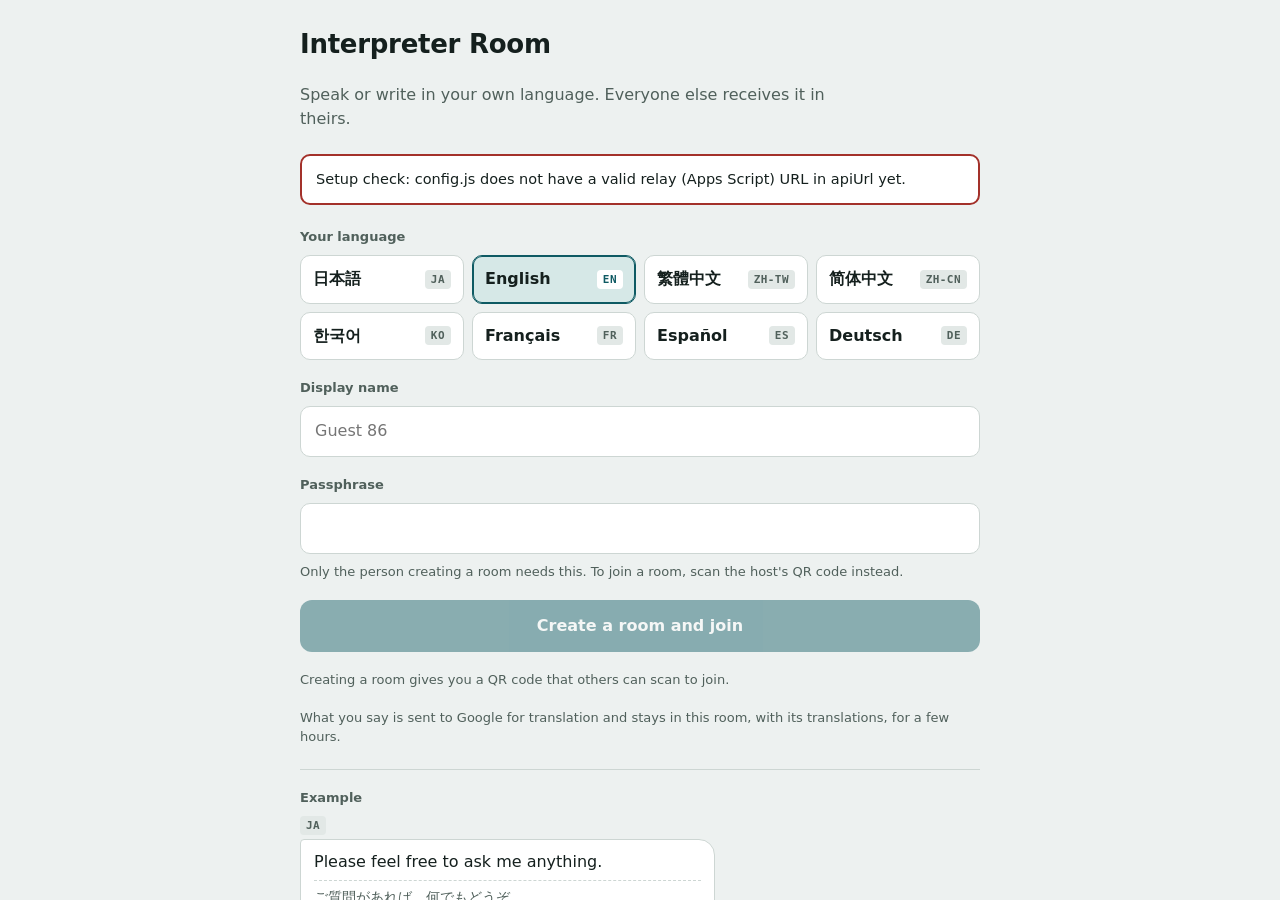
==== index.html @ 04c9308f "多言語通訳ルームのサイトと中継プログラムを置く（0.2.0） QRコードを読み取るだけで入れる、多言語の会話ルーム。 自分の言語で話すか書くと、ほかの人には、それぞれの言語の訳と原文が届く。  - 画" ====
<!doctype html>
<html lang="ja">
<head>
<meta charset="utf-8">
<meta name="viewport" content="width=device-width, initial-scale=1, viewport-fit=cover">
<meta name="robots" content="noindex">
<meta name="theme-color" content="#0e5a63">
<!-- このページが読みこむプログラムは、このサイト自身のものだけ。連絡する相手は、Google 側の中継プログラムだけ。 -->
<meta http-equiv="Content-Security-Policy" content="default-src 'self'; script-src 'self'; style-src 'self'; img-src 'self' data:; connect-src https://script.google.com https://script.googleusercontent.com http://localhost:* http://127.0.0.1:*; base-uri 'none'; form-action 'none'">
<title>多言語通訳ルーム</title>
<link rel="icon" href="images/favicon.svg" type="image/svg+xml">
<link rel="stylesheet" href="css/styles.css?v=0.2.0">
</head>
<body>
<div id="app" lang="ja">
  <section id="join" class="join" aria-labelledby="join-title">
    <h1 id="join-title" data-t="title">多言語通訳ルーム</h1>
    <p class="lead" data-t="lead">自分の言語で話すか書くと、相手にはそれぞれの言語で届きます。</p>
    <p class="setup" id="setup-note" data-t="setupNeeded" hidden></p>
    <form id="join-form" class="form" novalidate>
      <fieldset class="field">
        <legend class="lab" data-t="yourLang">あなたの言語</legend>
        <div class="langs" id="langs"></div>
      </fieldset>
      <div class="field">
        <label class="lab" for="name" data-t="yourName">表示名</label>
        <input class="text" id="name" name="name" type="text" maxlength="40" autocomplete="nickname" enterkeyhint="go">
      </div>
      <div class="field" id="pass-field" hidden>
        <label class="lab" for="pass" data-t="passLabel">合言葉</label>
        <input class="text mono" id="pass" name="room-pass" type="text" maxlength="40" inputmode="email" autocomplete="off" autocapitalize="none" autocorrect="off" spellcheck="false" enterkeyhint="go" lang="en">
        <p class="fine" data-t="passHint"></p>
      </div>
      <p class="fine" id="pass-saved" hidden><span data-t="passSaved"></span> <button class="link" id="pass-change" type="button" data-t="passChange"></button></p>
      <p class="fine err" id="pass-error" role="alert" hidden></p>
      <button class="primary" id="join-btn" type="submit">参加する</button>
      <p class="fine" id="create-lead" data-t="createLead" hidden></p>
      <p class="fine" data-t="note">発言は翻訳のためにGoogleに送られ、訳と一緒にこのルームに数時間残ります。</p>
    </form>
    <div class="sample">
      <span class="lab" data-t="example">表示例</span>
      <div id="example"></div>
    </div>
  </section>

  <section id="room" class="room" hidden>
    <header class="bar">
      <h1 data-t="title">多言語通訳ルーム</h1>
      <button class="icon" id="speak-toggle" type="button" aria-pressed="true" data-t-label="readAloud">
        <svg viewBox="0 0 24 24" fill="none" stroke="currentColor" stroke-width="2" stroke-linecap="round" stroke-linejoin="round" aria-hidden="true"><path d="M11 5 6 9H3v6h3l5 4z"/><path d="M15.5 8.5a5 5 0 0 1 0 7"/><path d="M18.5 5.5a9 9 0 0 1 0 13"/></svg>
      </button>
      <button class="icon" id="invite-btn" type="button">
        <svg viewBox="0 0 24 24" fill="none" stroke="currentColor" stroke-width="2" stroke-linecap="round" stroke-linejoin="round" aria-hidden="true"><rect x="3" y="3" width="7" height="7" rx="1"/><rect x="14" y="3" width="7" height="7" rx="1"/><rect x="3" y="14" width="7" height="7" rx="1"/><path d="M14 14h3v3h-3zM20.5 14v.01M20.5 20.5v.01M14 20.5v.01M17.2 20.5v.01M20.5 17.2v.01"/></svg>
        <span data-t="invite">招待</span>
      </button>
    </header>
    <div class="people" id="people" hidden></div>
    <div class="log" id="log">
      <p class="state" id="state"></p>
      <div class="list" id="list" aria-live="polite"></div>
    </div>
    <div class="closed" id="closed" role="status" hidden>
      <p data-t="closed"></p>
      <p class="fine err" id="closed-why" hidden></p>
      <button class="link" id="closed-retry" type="button" data-t="retry" hidden></button>
      <button class="link" id="host-open" type="button" data-t="hostOpen"></button>
    </div>
    <p class="notice" id="notice" role="status" hidden></p>
    <form class="composer" id="composer">
      <button class="mic" id="mic-btn" type="button" aria-pressed="false" data-t-label="micStart" hidden>
        <svg class="wave" viewBox="0 0 24 24" fill="none" stroke="currentColor" stroke-width="2" stroke-linecap="round" stroke-linejoin="round" aria-hidden="true"><rect x="9" y="3" width="6" height="11" rx="3"/><path d="M5.5 11a6.5 6.5 0 0 0 13 0M12 17.5V21"/></svg>
        <svg class="stop" viewBox="0 0 24 24" fill="currentColor" stroke="none" aria-hidden="true"><rect x="7" y="7" width="10" height="10" rx="2"/></svg>
      </button>
      <textarea id="msg" name="msg" rows="1" maxlength="600" data-t-ph="composerPh" data-t-label="composerPh"></textarea>
      <button class="send" id="send-btn" type="submit" disabled data-t-label="send">
        <svg viewBox="0 0 24 24" fill="none" stroke="currentColor" stroke-width="2.4" stroke-linecap="round" stroke-linejoin="round" aria-hidden="true"><path d="M12 19V5M5 12l7-7 7 7"/></svg>
      </button>
    </form>
  </section>

  <dialog id="sheet" aria-labelledby="sheet-title">
    <div class="sheet">
      <div class="block">
        <h2 id="sheet-title" data-t="invite" tabindex="-1" autofocus>招待</h2>
        <p data-t="inviteLead"></p>
        <div class="qr" id="qr"></div>
        <div class="linkrow">
          <input class="text" id="link" name="link" type="text" readonly aria-label="URL">
          <button class="ghost" id="copy-btn" type="button" data-t="copyLink"></button>
        </div>
        <p class="fine" data-t="inviteNote"></p>
      </div>
      <div class="block">
        <button class="ghost" id="change-btn" type="button" data-t="changeLang"></button>
        <button class="ghost" id="host-btn" type="button" data-t="hostBtn" hidden></button>
        <form class="openform" id="open-form" novalidate hidden>
          <label class="lab" for="open-pass" data-t="passLabel"></label>
          <div class="passrow">
            <input class="text mono" id="open-pass" name="room-pass" type="text" maxlength="40" inputmode="email" autocomplete="off" autocapitalize="none" autocorrect="off" spellcheck="false" enterkeyhint="go" lang="en">
            <button class="ghost" id="open-do" type="submit" data-t="openDo"></button>
          </div>
          <p class="fine err" id="open-error" role="alert" hidden></p>
        </form>
        <button class="ghost danger" id="clear-btn" type="button" data-t="clear" hidden></button>
        <div class="confirm" id="clear-confirm" hidden>
          <p data-t="clearAsk"></p>
          <div class="row">
            <button class="ghost danger" id="clear-do" type="button" data-t="clearDo"></button>
            <button class="ghost" id="clear-cancel" type="button" data-t="cancel"></button>
          </div>
          <p class="fine" id="clear-error" data-t="clearFailed" hidden></p>
        </div>
        <button class="ghost" id="close-btn" type="button" data-t="close"></button>
        <p class="tech" id="tech"></p>
      </div>
    </div>
  </dialog>
</div>

<script src="config.js?v=0.2.0"></script>
<script src="vendor/qrcode.js?v=0.2.0"></script>
<script src="js/i18n.js?v=0.2.0"></script>
<script src="js/api.js?v=0.2.0"></script>
<script src="js/speech.js?v=0.2.0"></script>
<script src="js/app.js?v=0.2.0"></script>
</body>
</html>
---- css/styles.css ----
/* 多言語通訳ルーム
   画面の組み立て：スマートフォンを基準にした1列（最大 720px）。
   参加前の画面 → ルーム（見出し／発言の一覧／入力欄）を、1画面に収める。 */

:root {
  --bg: #edf1f0; --surface: #ffffff; --surface-2: #e2e8e6; --line: #cdd6d3;
  --ink: #15201e; --ink-2: #50605b;
  --accent: #0e5a63; --accent-text: #0e5a63; --accent-ink: #ffffff; --accent-ink-2: #d3e8e9;
  --accent-line: #4f8d94; --accent-soft: #d6e8e7;
  --live: #a8500c; --danger: #a3312a; --scrim: rgba(12, 22, 20, .45);
  --latin: system-ui, -apple-system, "Segoe UI", Roboto, "Helvetica Neue", Arial;
  --font-code: ui-monospace, "SF Mono", Menlo, Consolas, "Roboto Mono", monospace;
  color-scheme: light;
}
@media (prefers-color-scheme: dark) {
  :root {
    --bg: #0e1413; --surface: #19221f; --surface-2: #232e2b; --line: #35423f;
    --ink: #e7efec; --ink-2: #a2b2ad;
    --accent: #1c6e77; --accent-text: #74c8cf; --accent-ink: #ffffff; --accent-ink-2: #cfe7e9;
    --accent-line: #4f9aa2; --accent-soft: #16383b;
    --live: #f0a45c; --danger: #f19086; --scrim: rgba(0, 0, 0, .6);
    color-scheme: dark;
  }
}

* { box-sizing: border-box; }
[hidden] { display: none !important; }
html, body { height: 100%; }
html { padding: env(safe-area-inset-top, 0px) 0 env(safe-area-inset-bottom, 0px); }
body { margin: 0; background: var(--bg); color: var(--ink); font-family: var(--latin), sans-serif; font-size: 16px; line-height: 1.55; -webkit-text-size-adjust: 100%; }
/* 言語ごとに、その地域の字の形で出す（日本語と中国語では、同じ漢字でも形がちがう） */
[lang|="ja"] { font-family: var(--latin), "Hiragino Sans", "Hiragino Kaku Gothic ProN", "Yu Gothic UI", "Meiryo", "Noto Sans JP", "Noto Sans CJK JP", sans-serif; }
[lang="zh-TW"] { font-family: var(--latin), "PingFang TC", "Microsoft JhengHei", "Noto Sans TC", "Noto Sans CJK TC", sans-serif; }
[lang="zh-CN"] { font-family: var(--latin), "PingFang SC", "Microsoft YaHei", "Noto Sans SC", "Noto Sans CJK SC", sans-serif; }
[lang|="ko"] { font-family: var(--latin), "Apple SD Gothic Neo", "Malgun Gothic", "Noto Sans KR", "Noto Sans CJK KR", sans-serif; }
button, input, textarea { font: inherit; color: inherit; }
button { cursor: pointer; }
:focus-visible { outline: 2px solid var(--accent-text); outline-offset: 2px; }
h1, h2, p { margin: 0; }

#app { height: 100%; max-width: 720px; margin-inline: auto; display: flex; flex-direction: column; }
.code { font-family: var(--font-code); font-size: 11px; font-weight: 600; letter-spacing: .04em; line-height: 1; padding: 4px 6px; border-radius: 4px; background: var(--surface-2); color: var(--ink-2); white-space: nowrap; flex: none; }
.fine { font-size: 13px; line-height: 1.5; color: var(--ink-2); }
.lab { font-size: 13px; font-weight: 600; color: var(--ink-2); }

/* ---- 参加前の画面 ---- */
.join { flex: 1; min-height: 0; overflow-y: auto; padding-inline: 20px; padding-block: 28px 24px; display: flex; flex-direction: column; gap: 22px; }
.join h1 { font-size: 26px; line-height: 1.25; letter-spacing: -.01em; text-wrap: balance; }
.lead { color: var(--ink-2); max-width: 34em; }
.setup { padding: 12px 14px; border: 2px solid var(--danger); border-radius: 10px; background: var(--surface); font-size: 14.5px; }
.form { display: flex; flex-direction: column; gap: 18px; }
.field { display: flex; flex-direction: column; gap: 8px; border: 0; padding: 0; margin: 0; min-width: 0; }
.field legend { padding: 0; margin-bottom: 8px; }
.langs { display: grid; grid-template-columns: repeat(auto-fill, minmax(148px, 1fr)); gap: 8px; }
.langs label { position: relative; display: flex; align-items: center; justify-content: space-between; gap: 8px; min-width: 0; padding: 11px 12px; border: 1px solid var(--line); border-radius: 10px; background: var(--surface); cursor: pointer; }
.langs input { position: absolute; opacity: 0; pointer-events: none; }
.langs label.on { border-color: var(--accent-text); background: var(--accent-soft); box-shadow: inset 0 0 0 1px var(--accent-text); }
.langs label:focus-within { outline: 2px solid var(--accent-text); outline-offset: 2px; }
.lname { font-weight: 600; min-width: 0; overflow-wrap: anywhere; }
.langs label.on .code { background: var(--surface); color: var(--accent-text); }
.text { width: 100%; padding: 12px 14px; border: 1px solid var(--line); border-radius: 10px; background: var(--surface); font-size: 16px; }
.primary { padding: 14px 18px; border: 0; border-radius: 12px; background: var(--accent); color: var(--accent-ink); font-size: 16px; font-weight: 700; }
.primary:disabled { opacity: .45; cursor: default; }
.mono { font-family: var(--font-code); letter-spacing: .04em; }
.err { color: var(--danger); font-weight: 600; }
.sample { display: flex; flex-direction: column; gap: 8px; padding-top: 18px; border-top: 1px solid var(--line); }

/* ---- ルーム ---- */
.room { flex: 1; min-height: 0; display: flex; flex-direction: column; }
.bar { display: flex; align-items: center; gap: 8px; padding: 10px 16px; border-bottom: 1px solid var(--line); }
.bar h1 { flex: 1; min-width: 0; font-size: 15px; line-height: 1.25; text-wrap: balance; }
.icon { display: inline-flex; align-items: center; justify-content: center; gap: 6px; min-width: 40px; height: 40px; padding: 0 10px; border: 1px solid var(--line); border-radius: 10px; background: var(--surface); font-size: 13px; font-weight: 600; flex: none; }
.icon svg, .send svg, .say svg, .mic svg { width: 18px; height: 18px; flex: none; }
.icon[aria-pressed="true"] { background: var(--accent-soft); border-color: var(--accent-text); color: var(--accent-text); }
.icon[aria-pressed="false"] { color: var(--ink-2); }
.people { display: flex; gap: 6px; padding: 8px 16px; overflow-x: auto; border-bottom: 1px solid var(--line); scrollbar-width: none; }
.people::-webkit-scrollbar { display: none; }
.chip { display: inline-flex; align-items: center; gap: 6px; padding: 4px 10px 4px 4px; border: 1px solid var(--line); border-radius: 999px; background: var(--surface); font-size: 13px; line-height: 1.3; white-space: nowrap; flex: none; }
.chip.me { border-color: var(--accent-text); }
.dot { width: 6px; height: 6px; border-radius: 50%; background: var(--live); animation: pulse 1.1s ease-in-out infinite; }
@keyframes pulse { 50% { opacity: .25; } }

.log { flex: 1; min-height: 0; overflow-y: auto; overscroll-behavior: contain; padding: 16px; display: flex; flex-direction: column; }
.state { margin: auto; max-width: 26em; padding: 24px 8px; text-align: center; font-size: 14.5px; color: var(--ink-2); text-wrap: balance; }
.list { display: flex; flex-direction: column; gap: 14px; }

.msg { display: grid; grid-template-columns: minmax(0, auto) auto; column-gap: 6px; row-gap: 4px; align-items: end; align-self: flex-start; max-width: min(88%, 520px); }
.meta { grid-column: 1 / -1; display: flex; align-items: center; gap: 6px; min-width: 0; font-size: 12.5px; color: var(--ink-2); }
.who { font-weight: 600; min-width: 0; overflow-wrap: anywhere; }
.meta time { font-family: var(--font-code); font-size: 10.5px; font-variant-numeric: tabular-nums; white-space: nowrap; }
.bubble { min-width: 0; display: flex; flex-direction: column; gap: 6px; padding: 10px 13px; border: 1px solid var(--line); border-radius: 4px 16px 16px 16px; background: var(--surface); }
.bubble p { overflow-wrap: anywhere; white-space: pre-wrap; }
.main { font-size: 16px; line-height: 1.5; }
.orig { padding-top: 6px; border-top: 1px dashed var(--line); font-size: 13.5px; line-height: 1.5; color: var(--ink-2); }
.status { display: flex; align-items: center; flex-wrap: wrap; gap: 4px 10px; font-size: 13px; color: var(--live); }
.link { border: 0; background: none; padding: 4px 0; font-weight: 700; color: var(--accent-text); text-decoration: underline; text-underline-offset: 3px; }
.say { width: 36px; height: 36px; display: inline-flex; align-items: center; justify-content: center; border: 1px solid var(--line); border-radius: 50%; background: var(--surface); color: var(--ink-2); flex: none; }

.msg.mine { grid-template-columns: minmax(0, auto); align-self: flex-end; }
.msg.mine .meta { justify-content: flex-end; }
.msg.mine .bubble { border-color: var(--accent); border-radius: 16px 4px 16px 16px; background: var(--accent); color: var(--accent-ink); }
.msg.pending .bubble { opacity: .78; }
.outs { list-style: none; margin: 0; padding: 6px 0 0; border-top: 1px dashed var(--accent-line); display: flex; flex-direction: column; gap: 5px; }
.outs li { display: flex; align-items: baseline; gap: 8px; font-size: 13.5px; line-height: 1.5; color: var(--accent-ink-2); }
.outs li span[lang] { min-width: 0; overflow-wrap: anywhere; white-space: pre-wrap; }
.outs .code { padding: 3px 5px; border: 1px solid var(--accent-line); background: transparent; color: var(--accent-ink-2); }
.msg.mine .status { color: var(--accent-ink-2); }
.msg.mine .link { color: var(--accent-ink); }

/* ルームが開いていないときのお知らせ（主催者は、ここから合言葉を入れて開ける） */
.closed { margin: 0 16px 8px; padding: 12px 14px; border: 1px solid var(--line); border-radius: 12px; background: var(--surface); display: flex; flex-direction: column; align-items: flex-start; gap: 6px; font-size: 14.5px; line-height: 1.5; }
.closed .link { text-align: left; font-size: 13.5px; }
.openform { display: flex; flex-direction: column; gap: 8px; padding: 12px; border-radius: 10px; background: var(--surface-2); }
.passrow { display: flex; gap: 8px; }
.passrow .text { flex: 1; min-width: 0; }
.composer.off { opacity: .5; }
.notice { margin: 0 16px 8px; padding: 8px 12px; border-radius: 10px; background: var(--surface-2); font-size: 13.5px; line-height: 1.5; }
.composer { display: flex; align-items: flex-end; gap: 8px; padding: 10px 16px 12px; border-top: 1px solid var(--line); }
.composer textarea { flex: 1; min-width: 0; height: 46px; max-height: 132px; resize: none; padding: 11px 14px; border: 1px solid var(--line); border-radius: 14px; background: var(--surface); font-size: 16px; line-height: 1.45; }
.send, .mic { width: 46px; height: 46px; display: inline-flex; align-items: center; justify-content: center; border-radius: 50%; flex: none; }
.send { border: 0; background: var(--accent); color: var(--accent-ink); }
.send:disabled { opacity: .45; cursor: default; }
.mic { border: 1px solid var(--accent-text); background: var(--surface); color: var(--accent-text); }
.mic svg { width: 20px; height: 20px; }
.mic .stop { display: none; }
.mic.on { border-color: var(--live); background: var(--live); color: var(--surface); animation: ring 1.4s ease-out infinite; }
.mic.on .wave { display: none; }
.mic.on .stop { display: block; }
@keyframes ring { 0% { box-shadow: 0 0 0 0 var(--live); } 70% { box-shadow: 0 0 0 10px transparent; } 100% { box-shadow: 0 0 0 0 transparent; } }
@media (prefers-reduced-motion: reduce) { .dot, .mic.on { animation: none; } }

/* ---- 招待と設定の小窓 ---- */
dialog { width: min(100%, 440px); max-width: 100%; max-height: calc(100% - 24px); margin: auto; padding: 0; border: 0; border-radius: 18px; background: var(--surface); color: var(--ink); overflow-y: auto; }
dialog::backdrop { background: var(--scrim); }
@media (max-width: 520px) { dialog { width: 100%; margin: auto 0 0; border-radius: 18px 18px 0 0; } }
.sheet { display: flex; flex-direction: column; gap: 18px; padding: 22px 20px 20px; }
.block { display: flex; flex-direction: column; gap: 12px; }
.sheet h2 { font-size: 18px; line-height: 1.3; }
.sheet h2:focus { outline: none; }
.qr { align-self: center; padding: 10px; border-radius: 12px; background: #ffffff; line-height: 0; }
.qr svg { display: block; width: 200px; height: 200px; max-width: 100%; }
.linkrow { display: flex; gap: 8px; }
.linkrow .text { flex: 1; min-width: 0; padding: 10px 12px; font-family: var(--font-code); font-size: 12px; }
.ghost { padding: 12px 14px; border: 1px solid var(--line); border-radius: 10px; background: var(--surface); font-size: 14.5px; font-weight: 600; text-align: center; }
.ghost.danger { border-color: var(--danger); color: var(--danger); }
.ghost:disabled { opacity: .5; cursor: default; }
.confirm { display: flex; flex-direction: column; gap: 10px; padding: 12px; border-radius: 10px; background: var(--surface-2); font-size: 14.5px; }
.row { display: flex; flex-wrap: wrap; gap: 8px; }
.row .ghost { flex: 1; }
.tech { font-family: var(--font-code); font-size: 11px; color: var(--ink-2); text-align: center; }
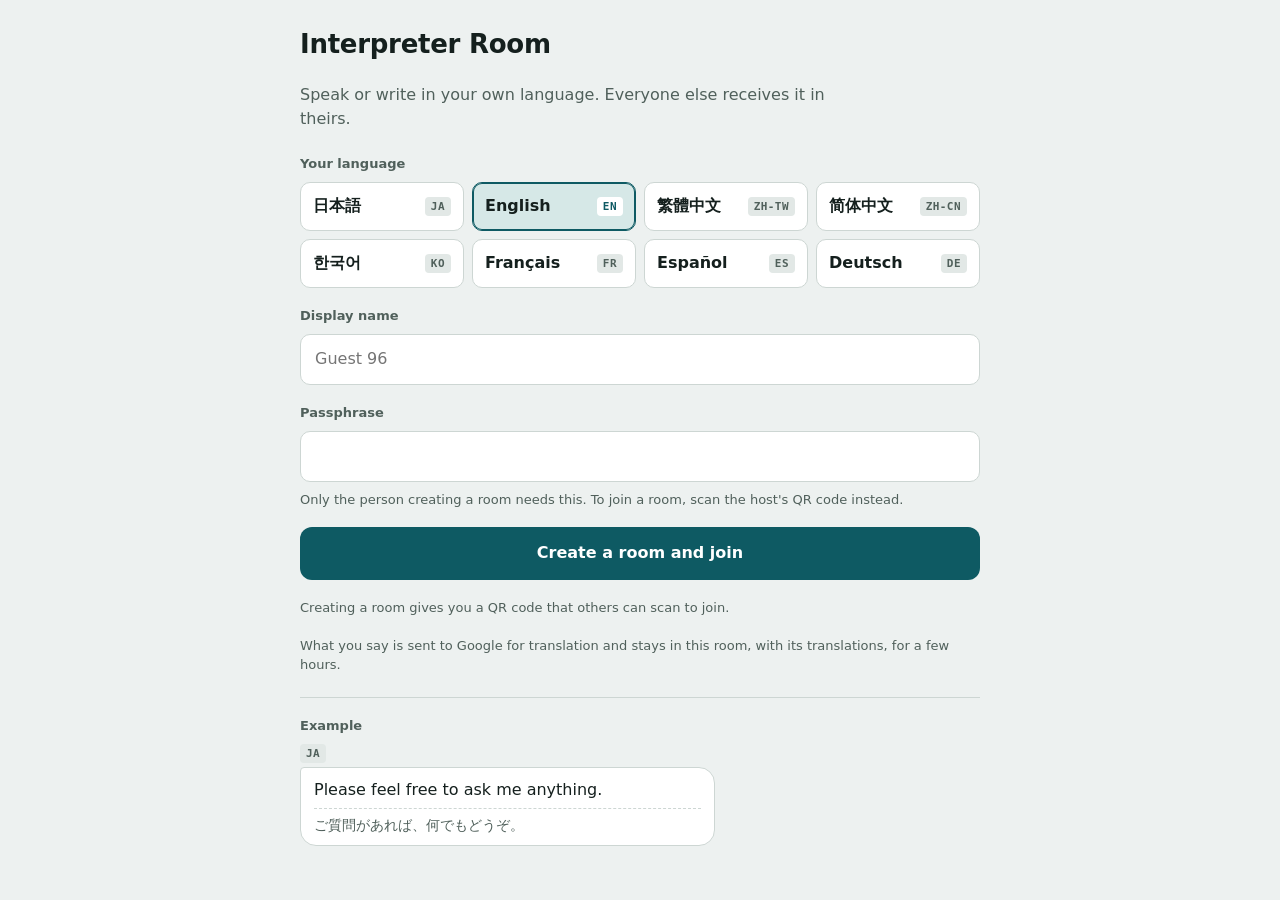
==== commit a6075044: "用語集を足し、Gemini が音声入力の聞き取りの誤りを直してから訳すようにする（0.3.0） スマートフォンの音声入力は、専門用語（「低資源言語」など）を音の似たふつうの語に置きかえてしまい、 音声" ====
--- a/index.html
+++ b/index.html
@@ -9,7 +9,7 @@
 <meta http-equiv="Content-Security-Policy" content="default-src 'self'; script-src 'self'; style-src 'self'; img-src 'self' data:; connect-src https://script.google.com https://script.googleusercontent.com http://localhost:* http://127.0.0.1:*; base-uri 'none'; form-action 'none'">
 <title>多言語通訳ルーム</title>
 <link rel="icon" href="images/favicon.svg" type="image/svg+xml">
-<link rel="stylesheet" href="css/styles.css?v=0.2.0">
+<link rel="stylesheet" href="css/styles.css?v=0.3.0">
 </head>
 <body>
 <div id="app" lang="ja">
@@ -117,11 +117,11 @@
   </dialog>
 </div>
 
-<script src="config.js?v=0.2.0"></script>
-<script src="vendor/qrcode.js?v=0.2.0"></script>
-<script src="js/i18n.js?v=0.2.0"></script>
-<script src="js/api.js?v=0.2.0"></script>
-<script src="js/speech.js?v=0.2.0"></script>
-<script src="js/app.js?v=0.2.0"></script>
+<script src="config.js?v=0.3.0"></script>
+<script src="vendor/qrcode.js?v=0.3.0"></script>
+<script src="js/i18n.js?v=0.3.0"></script>
+<script src="js/api.js?v=0.3.0"></script>
+<script src="js/speech.js?v=0.3.0"></script>
+<script src="js/app.js?v=0.3.0"></script>
 </body>
 </html>
--- a/css/styles.css
+++ b/css/styles.css
@@ -92,6 +92,7 @@
 .bubble p { overflow-wrap: anywhere; white-space: pre-wrap; }
 .main { font-size: 16px; line-height: 1.5; }
 .orig { padding-top: 6px; border-top: 1px dashed var(--line); font-size: 13.5px; line-height: 1.5; color: var(--ink-2); }
+.heard { font-size: 12.5px; line-height: 1.45; color: var(--accent-ink-2); opacity: .85; }   /* 話した人にだけ見える「聞き取ったまま」の文 */
 .status { display: flex; align-items: center; flex-wrap: wrap; gap: 4px 10px; font-size: 13px; color: var(--live); }
 .link { border: 0; background: none; padding: 4px 0; font-weight: 700; color: var(--accent-text); text-decoration: underline; text-underline-offset: 3px; }
 .say { width: 36px; height: 36px; display: inline-flex; align-items: center; justify-content: center; border: 1px solid var(--line); border-radius: 50%; background: var(--surface); color: var(--ink-2); flex: none; }
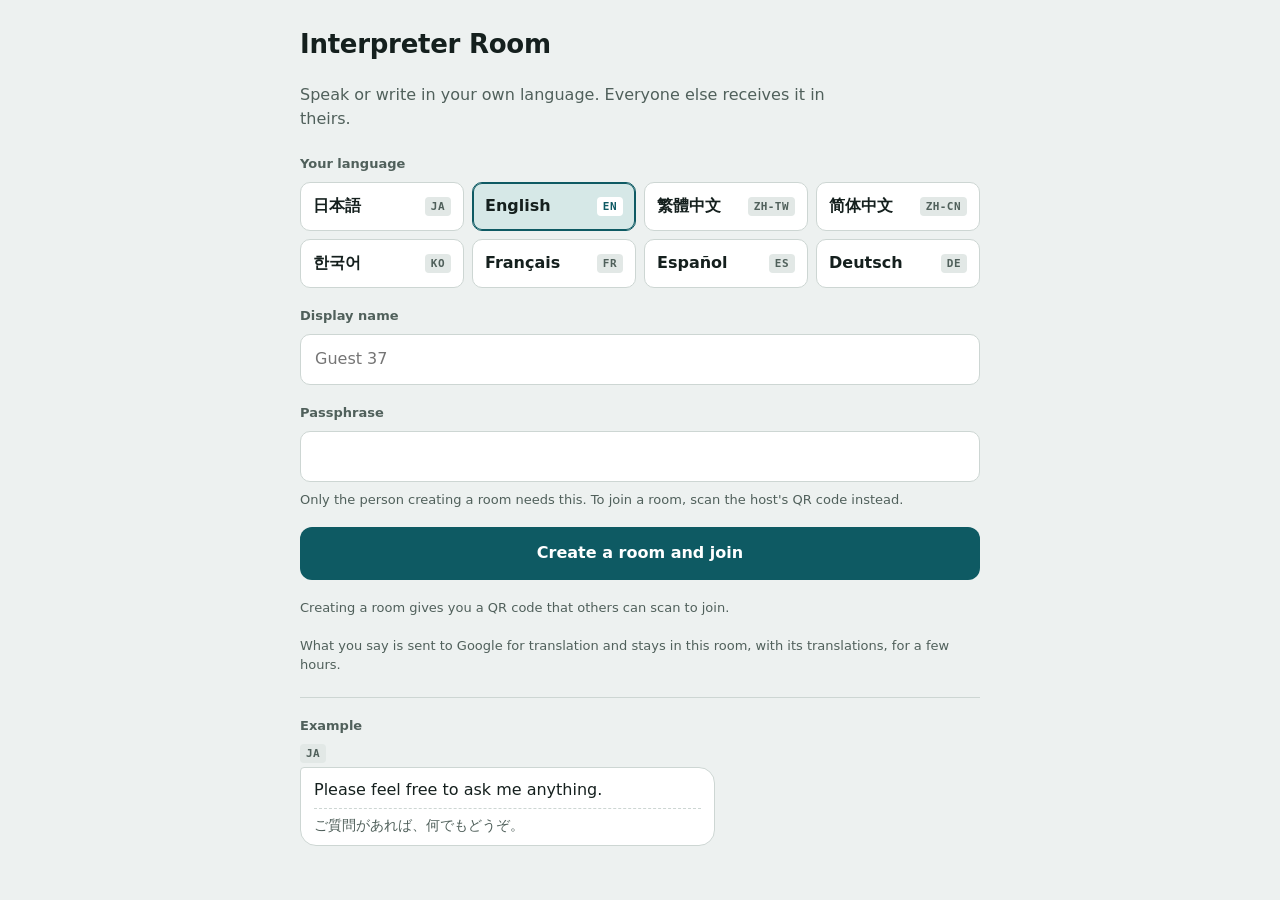
==== commit 3ec97519: "マイクの使い方を2つにする：「タップ」と「自動」（0.4.0） - タップ：押して話し、もう一度押すと送る。押すまで聞きつづける（ブラウザの都合で途切れたときは、そこまでを送って聞きつづける） - 自" ====
--- a/index.html
+++ b/index.html
@@ -9,7 +9,7 @@
 <meta http-equiv="Content-Security-Policy" content="default-src 'self'; script-src 'self'; style-src 'self'; img-src 'self' data:; connect-src https://script.google.com https://script.googleusercontent.com http://localhost:* http://127.0.0.1:*; base-uri 'none'; form-action 'none'">
 <title>多言語通訳ルーム</title>
 <link rel="icon" href="images/favicon.svg" type="image/svg+xml">
-<link rel="stylesheet" href="css/styles.css?v=0.3.0">
+<link rel="stylesheet" href="css/styles.css?v=0.4.0">
 </head>
 <body>
 <div id="app" lang="ja">
@@ -90,6 +90,20 @@
         </div>
         <p class="fine" data-t="inviteNote"></p>
       </div>
+      <div class="block" id="mic-block" hidden>
+        <h3 class="lab" data-t="micMode"></h3>
+        <div class="seg" role="group">
+          <button class="segbtn" id="mode-tap" type="button" aria-pressed="true">
+            <span class="segtitle" data-t="modeTap"></span>
+            <span class="segdesc" data-t="modeTapDesc"></span>
+          </button>
+          <button class="segbtn" id="mode-auto" type="button" aria-pressed="false">
+            <span class="segtitle" data-t="modeAuto"></span>
+            <span class="segdesc" data-t="modeAutoDesc"></span>
+          </button>
+        </div>
+        <p class="fine" data-t="modeNote"></p>
+      </div>
       <div class="block">
         <button class="ghost" id="change-btn" type="button" data-t="changeLang"></button>
         <button class="ghost" id="host-btn" type="button" data-t="hostBtn" hidden></button>
@@ -117,11 +131,11 @@
   </dialog>
 </div>
 
-<script src="config.js?v=0.3.0"></script>
-<script src="vendor/qrcode.js?v=0.3.0"></script>
-<script src="js/i18n.js?v=0.3.0"></script>
-<script src="js/api.js?v=0.3.0"></script>
-<script src="js/speech.js?v=0.3.0"></script>
-<script src="js/app.js?v=0.3.0"></script>
+<script src="config.js?v=0.4.0"></script>
+<script src="vendor/qrcode.js?v=0.4.0"></script>
+<script src="js/i18n.js?v=0.4.0"></script>
+<script src="js/api.js?v=0.4.0"></script>
+<script src="js/speech.js?v=0.4.0"></script>
+<script src="js/app.js?v=0.4.0"></script>
 </body>
 </html>
--- a/css/styles.css
+++ b/css/styles.css
@@ -128,7 +128,15 @@
 .mic.on .wave { display: none; }
 .mic.on .stop { display: block; }
 @keyframes ring { 0% { box-shadow: 0 0 0 0 var(--live); } 70% { box-shadow: 0 0 0 10px transparent; } 100% { box-shadow: 0 0 0 0 transparent; } }
+.mic.auto.on { animation: ring 2.2s ease-out infinite; }
 @media (prefers-reduced-motion: reduce) { .dot, .mic.on { animation: none; } }
+/* マイクの使い方（招待の小窓の中）：2つから1つを選ぶ */
+.seg { display: grid; grid-template-columns: 1fr 1fr; gap: 8px; }
+.segbtn { display: flex; flex-direction: column; align-items: flex-start; gap: 4px; padding: 10px 12px; border: 1.5px solid var(--line); border-radius: 12px; background: var(--surface); color: var(--ink); text-align: left; font: inherit; cursor: pointer; min-height: 44px; }
+.segbtn[aria-pressed="true"] { border-color: var(--accent-text); background: var(--accent-soft); }
+.segtitle { font-weight: 700; font-size: 15px; }
+.segdesc { font-size: 12.5px; line-height: 1.45; color: var(--ink-2); }
+.segbtn[aria-pressed="true"] .segdesc { color: var(--accent-text); }
 
 /* ---- 招待と設定の小窓 ---- */
 dialog { width: min(100%, 440px); max-width: 100%; max-height: calc(100% - 24px); margin: auto; padding: 0; border: 0; border-radius: 18px; background: var(--surface); color: var(--ink); overflow-y: auto; }
